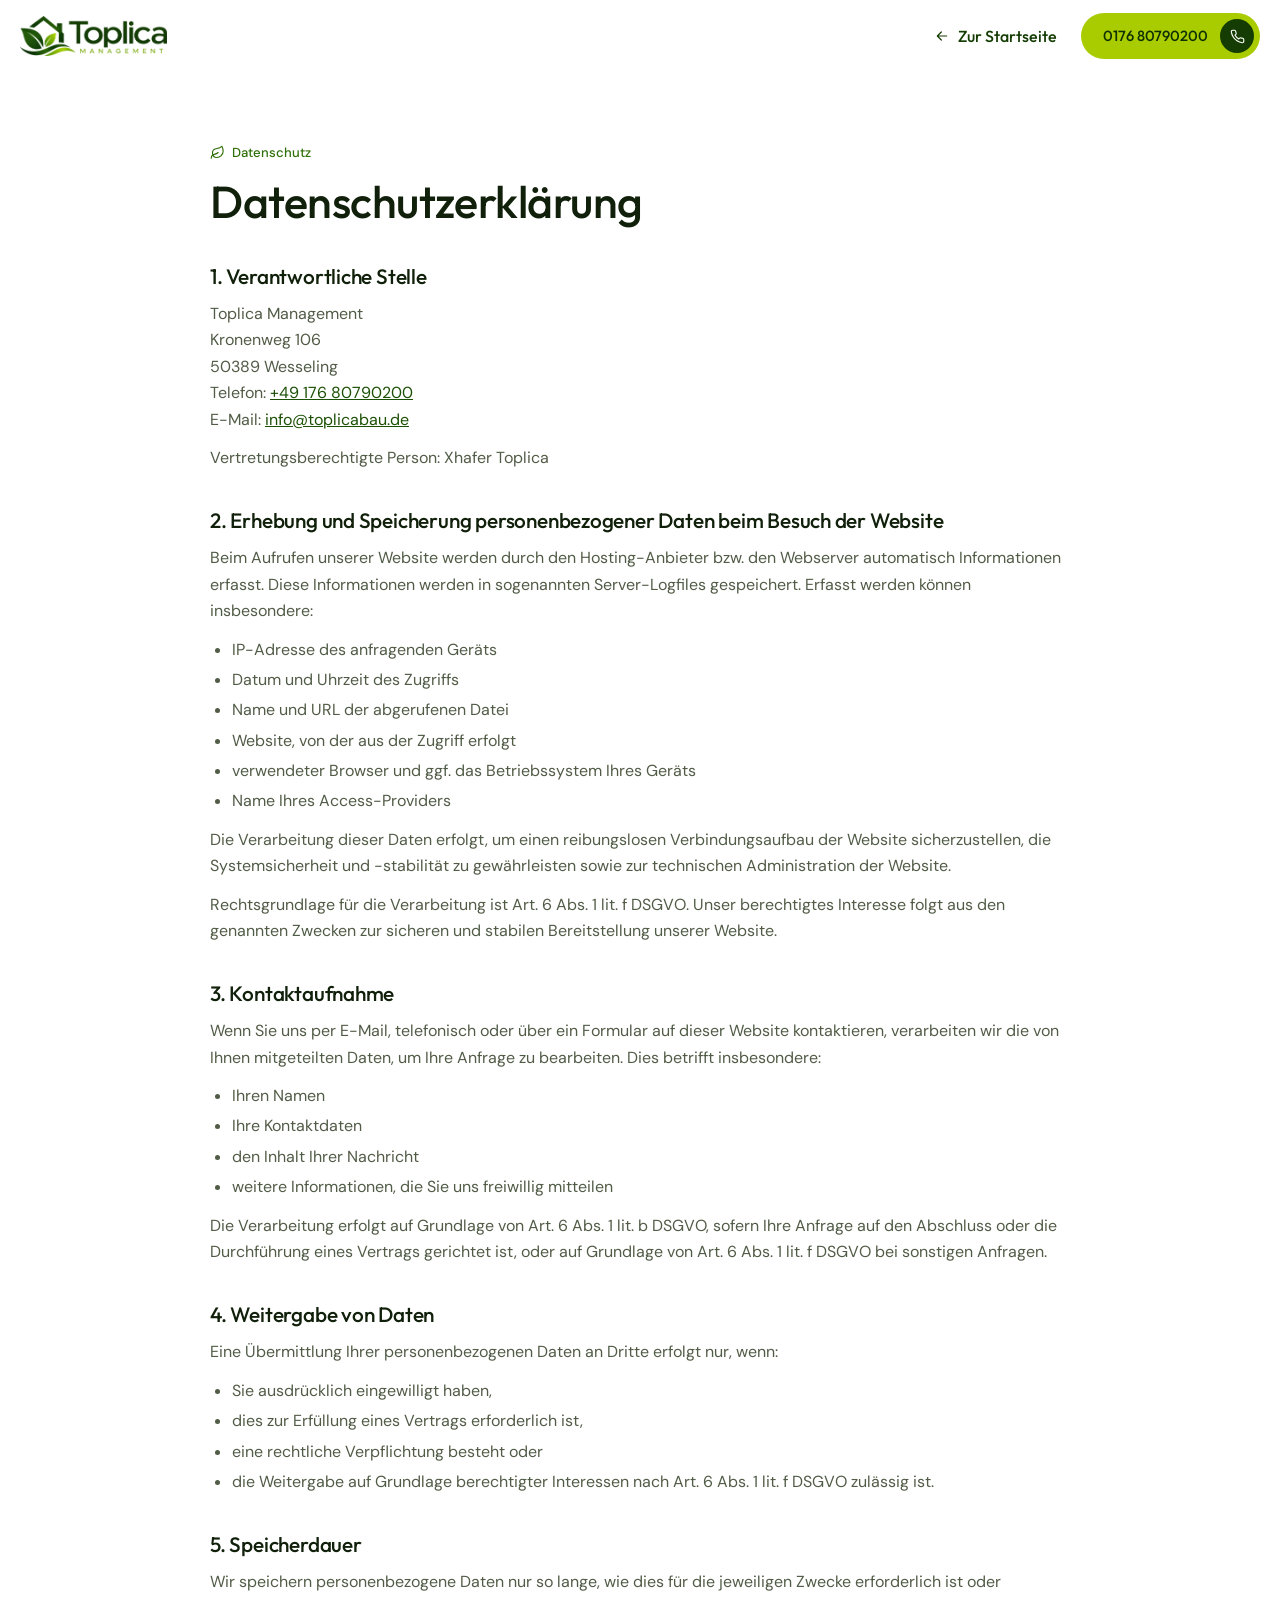
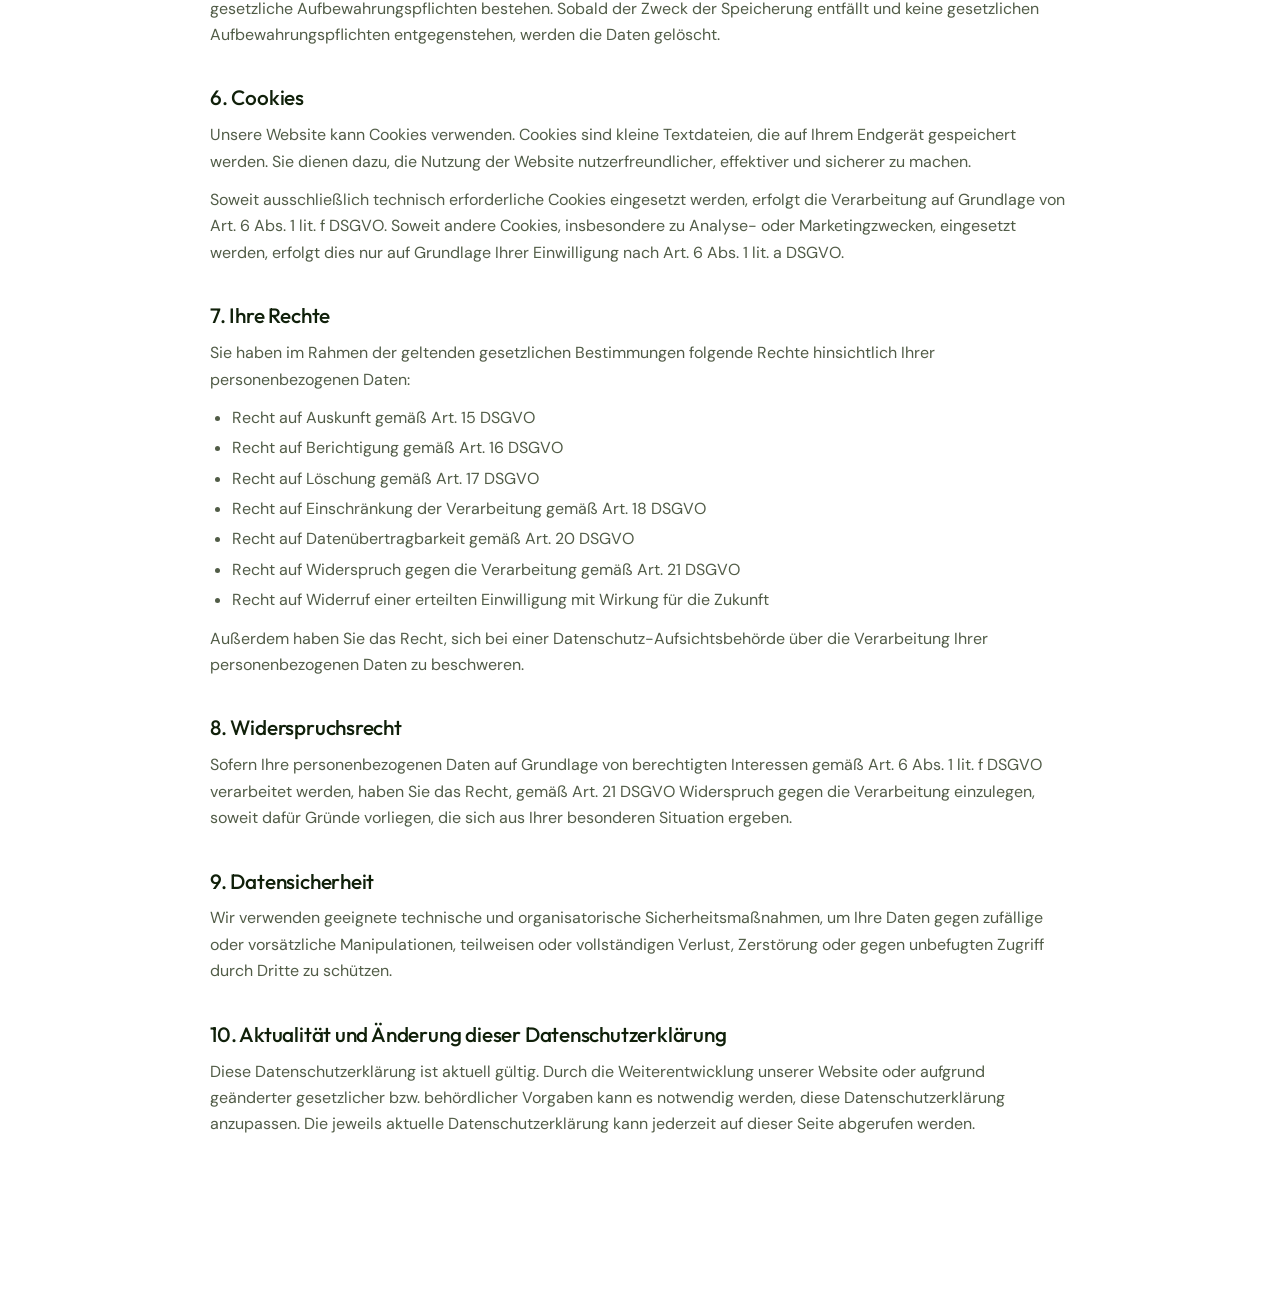
==== datenschutz.html @ 2efc55e8 "Toplica Management: Logo, echte Kontaktdaten, Rechtsseiten, Handy-Optimierung - Firmenname und Logo " ====
<!DOCTYPE html>
<html lang="de">
<head>
<meta charset="utf-8">
<meta name="viewport" content="width=device-width, initial-scale=1">
<title>Datenschutzerklärung | Toplica Management</title>
<meta name="robots" content="noindex">
<link rel="preconnect" href="https://fonts.googleapis.com">
<link rel="preconnect" href="https://fonts.gstatic.com" crossorigin>
<link href="https://fonts.googleapis.com/css2?family=DM+Sans:wght@400;500;600&family=Outfit:wght@400;500;600&display=swap" rel="stylesheet">
<link rel="stylesheet" href="assets/css/style.css?v=9">
<link rel="icon" type="image/png" href="assets/img/favicon.png">
<link rel="apple-touch-icon" href="assets/img/favicon.png">
</head>
<body class="legal-page">

<!-- Icon-Sprite -->
<svg xmlns="http://www.w3.org/2000/svg" style="display:none">
  <symbol id="leaf" viewBox="0 0 24 24"><path d="M11 20A7 7 0 0 1 9.8 6.1C15.5 5 17 4.5 19 2c1 2 2 4.2 2 8 0 5.5-4.8 10-10 10Z"/><path d="M2 21c0-3 1.9-5.4 5.1-6C9.5 14.5 12 13 13 12"/></symbol>
  <symbol id="arrow" viewBox="0 0 24 24"><path d="M5 12h14M13 6l6 6-6 6"/></symbol>
  <symbol id="chev" viewBox="0 0 24 24"><path d="m6 9 6 6 6-6"/></symbol>
  <symbol id="pin" viewBox="0 0 24 24"><path d="M20 10c0 6-8 12-8 12s-8-6-8-12a8 8 0 0 1 16 0Z"/><circle cx="12" cy="10" r="3"/></symbol>
  <symbol id="mail" viewBox="0 0 24 24"><rect x="2" y="4" width="20" height="16" rx="2"/><path d="m22 7-10 6L2 7"/></symbol>
  <symbol id="phone" viewBox="0 0 24 24"><path d="M22 16.9v3a2 2 0 0 1-2.2 2 19.8 19.8 0 0 1-8.6-3.1 19.5 19.5 0 0 1-6-6A19.8 19.8 0 0 1 2.1 4.2 2 2 0 0 1 4.1 2h3a2 2 0 0 1 2 1.7c.1 1 .4 1.9.7 2.8a2 2 0 0 1-.5 2.1L8.1 9.9a16 16 0 0 0 6 6l1.3-1.3a2 2 0 0 1 2.1-.4c.9.3 1.8.6 2.8.7a2 2 0 0 1 1.7 2Z"/></symbol>
  <symbol id="clock" viewBox="0 0 24 24"><circle cx="12" cy="12" r="10"/><path d="M12 6v6l4 2"/></symbol>
  <symbol id="check" viewBox="0 0 24 24"><circle cx="12" cy="12" r="10"/><path d="m8 12 3 3 5-6"/></symbol>
  <symbol id="star" viewBox="0 0 24 24"><path d="m12 2 3.1 6.3 6.9 1-5 4.9 1.2 6.8-6.2-3.2L5.8 21 7 14.200 2 9.300l6.900-1Z"/></symbol>
  <symbol id="tree" viewBox="0 0 24 24"><path d="M12 22v-7M9 22h6"/><path d="M12 2 6 9h3l-4 6h14l-4-6h3Z"/></symbol>
  <symbol id="scissors" viewBox="0 0 24 24"><circle cx="6" cy="6" r="3"/><circle cx="6" cy="18" r="3"/><path d="M20 4 8.100 15.900M14.500 14.500 20 20M8.100 8.100 12 12"/></symbol>
  <symbol id="grass" viewBox="0 0 24 24"><path d="M3 21h18M6 21c0-5-1-8-3-10 3 1 5 4 5 10M12 21c0-7-1-12 1-17 1 5 2 10 1 17M18 21c0-5 1-8 3-10-3 1-5 4-5 10"/></symbol>
  <symbol id="fence" viewBox="0 0 24 24"><path d="M4 21V7l2-3 2 3v14M10 21V7l2-3 2 3v14M16 21V7l2-3 2 3v14M2 10h20M2 17h20"/></symbol>
  <symbol id="wrench" viewBox="0 0 24 24"><path d="M14.700 6.300a4 4 0 0 0 5 5l-9.900 9.900a2.100 2.100 0 0 1-3-3l9.900-9.900a4 4 0 0 1 5-5l-3 3-1 3Z" transform="rotate(0)"/></symbol>
  <symbol id="snow" viewBox="0 0 24 24"><path d="M12 2v20M2 12h20M5 5l14 14M19 5 5 19M9 3l3 3 3-3M9 21l3-3 3 3M3 9l3 3-3 3M21 9l-3 3 3 3"/></symbol>
  <symbol id="truck" viewBox="0 0 24 24"><path d="M14 17V5H2v12h2M14 9h4l4 4v4h-2M10 17h4"/><circle cx="7" cy="17" r="2.500"/><circle cx="17.500" cy="17" r="2.500"/></symbol>
  <symbol id="bricks" viewBox="0 0 24 24"><rect x="3" y="4" width="18" height="16" rx="1.500"/><path d="M3 9.300h18M3 14.700h18M9 4v5.300M15 9.300v5.400M9 14.700V20"/></symbol>
  <symbol id="shield" viewBox="0 0 24 24"><path d="M12 22s8-4 8-10V5l-8-3-8 3v7c0 6 8 10 8 10Z"/><path d="m9 12 2 2 4-4"/></symbol>
  <symbol id="calendar" viewBox="0 0 24 24"><rect x="3" y="4" width="18" height="18" rx="2"/><path d="M16 2v4M8 2v4M3 10h18"/></symbol>
  <symbol id="user" viewBox="0 0 24 24"><circle cx="12" cy="8" r="4"/><path d="M4 21a8 8 0 0 1 16 0"/></symbol>
  <symbol id="users" viewBox="0 0 24 24"><circle cx="9" cy="8" r="3.500"/><path d="M2 21a7 7 0 0 1 14 0M16 4.500a3.500 3.500 0 0 1 0 7M18 14.500a7 7 0 0 1 4 6.500"/></symbol>
  <symbol id="award" viewBox="0 0 24 24"><circle cx="12" cy="9" r="6"/><path d="m8.500 14-1.500 8 5-3 5 3-1.500-8"/></symbol>
  <symbol id="home" viewBox="0 0 24 24"><path d="m3 10 9-7 9 7v10a1 1 0 0 1-1 1H4a1 1 0 0 1-1-1Z"/><path d="M9 21v-8h6v8"/></symbol>
  <symbol id="euro" viewBox="0 0 24 24"><path d="M18 6.500A7 7 0 1 0 18 17.500M4 10h10M4 14h9"/></symbol>
  <symbol id="menu" viewBox="0 0 24 24"><path d="M4 7h16M4 12h16M4 17h16"/></symbol>
  <symbol id="chat" viewBox="0 0 24 24"><path d="M21 11.500a8.400 8.400 0 0 1-12.300 7.400L3 21l2.100-5.700A8.400 8.400 0 1 1 21 11.500Z"/></symbol>
  <symbol id="fb" viewBox="0 0 24 24"><path d="M18 2h-3a5 5 0 0 0-5 5v3H7v4h3v8h4v-8h3l1-4h-4V7a1 1 0 0 1 1-1h3Z"/></symbol>
  <symbol id="ig" viewBox="0 0 24 24"><rect x="2" y="2" width="20" height="20" rx="5"/><circle cx="12" cy="12" r="4"/><path d="M17.500 6.500h.01"/></symbol>
  <symbol id="logo" viewBox="0 0 40 40"><rect width="40" height="40" rx="11" fill="#2c5410"/><path d="M11 27c0-10 7-15 18-15 0 11-5 18-15 18-1 0-2-.3-3-.8" fill="#c9dc2c"/><path d="M10 31c3-7 8-11 14-14" fill="none" stroke="#2c5410" stroke-width="2" stroke-linecap="round"/></symbol>
</svg>


<header class="nav">
  <div class="container">
    <a href="index.html" class="logo"><img src="assets/img/logo.webp" alt="Toplica Management" width="661" height="180"></a>
    <div class="legal-nav">
      <a href="index.html" class="back"><svg class="i" style="rotate:180deg"><use href="#arrow"/></svg> Zur Startseite</a>
      <a href="tel:+4917680790200" class="btn btn-lime">0176 80790200 <span class="ico"><svg class="i"><use href="#phone"/></svg></span></a>
    </div>
  </div>
</header>

<main class="legal">
  <div class="container">
    <span class="eyebrow"><svg class="i"><use href="#leaf"/></svg> Datenschutz</span>
    <h1>Datenschutzerklärung</h1>
    <h2>1. Verantwortliche Stelle</h2>
    <address>
      Toplica Management<br>
      Kronenweg 106<br>
      50389 Wesseling<br>
      Telefon: <a href="tel:+4917680790200">+49 176 80790200</a><br>
      E-Mail: <a href="mailto:info@toplicabau.de">info@toplicabau.de</a>
    </address>
    <p>Vertretungsberechtigte Person: Xhafer Toplica</p>

    <h2>2. Erhebung und Speicherung personenbezogener Daten beim Besuch der Website</h2>
    <p>Beim Aufrufen unserer Website werden durch den Hosting-Anbieter bzw. den Webserver automatisch Informationen erfasst. Diese Informationen werden in sogenannten Server-Logfiles gespeichert. Erfasst werden können insbesondere:</p>
    <ul>
      <li>IP-Adresse des anfragenden Geräts</li>
      <li>Datum und Uhrzeit des Zugriffs</li>
      <li>Name und URL der abgerufenen Datei</li>
      <li>Website, von der aus der Zugriff erfolgt</li>
      <li>verwendeter Browser und ggf. das Betriebssystem Ihres Geräts</li>
      <li>Name Ihres Access-Providers</li>
    </ul>
    <p>Die Verarbeitung dieser Daten erfolgt, um einen reibungslosen Verbindungsaufbau der Website sicherzustellen, die Systemsicherheit und -stabilität zu gewährleisten sowie zur technischen Administration der Website.</p>
    <p>Rechtsgrundlage für die Verarbeitung ist Art. 6 Abs. 1 lit. f DSGVO. Unser berechtigtes Interesse folgt aus den genannten Zwecken zur sicheren und stabilen Bereitstellung unserer Website.</p>

    <h2>3. Kontaktaufnahme</h2>
    <p>Wenn Sie uns per E-Mail, telefonisch oder über ein Formular auf dieser Website kontaktieren, verarbeiten wir die von Ihnen mitgeteilten Daten, um Ihre Anfrage zu bearbeiten. Dies betrifft insbesondere:</p>
    <ul>
      <li>Ihren Namen</li>
      <li>Ihre Kontaktdaten</li>
      <li>den Inhalt Ihrer Nachricht</li>
      <li>weitere Informationen, die Sie uns freiwillig mitteilen</li>
    </ul>
    <p>Die Verarbeitung erfolgt auf Grundlage von Art. 6 Abs. 1 lit. b DSGVO, sofern Ihre Anfrage auf den Abschluss oder die Durchführung eines Vertrags gerichtet ist, oder auf Grundlage von Art. 6 Abs. 1 lit. f DSGVO bei sonstigen Anfragen.</p>

    <h2>4. Weitergabe von Daten</h2>
    <p>Eine Übermittlung Ihrer personenbezogenen Daten an Dritte erfolgt nur, wenn:</p>
    <ul>
      <li>Sie ausdrücklich eingewilligt haben,</li>
      <li>dies zur Erfüllung eines Vertrags erforderlich ist,</li>
      <li>eine rechtliche Verpflichtung besteht oder</li>
      <li>die Weitergabe auf Grundlage berechtigter Interessen nach Art. 6 Abs. 1 lit. f DSGVO zulässig ist.</li>
    </ul>

    <h2>5. Speicherdauer</h2>
    <p>Wir speichern personenbezogene Daten nur so lange, wie dies für die jeweiligen Zwecke erforderlich ist oder gesetzliche Aufbewahrungspflichten bestehen. Sobald der Zweck der Speicherung entfällt und keine gesetzlichen Aufbewahrungspflichten entgegenstehen, werden die Daten gelöscht.</p>

    <h2>6. Cookies</h2>
    <p>Unsere Website kann Cookies verwenden. Cookies sind kleine Textdateien, die auf Ihrem Endgerät gespeichert werden. Sie dienen dazu, die Nutzung der Website nutzerfreundlicher, effektiver und sicherer zu machen.</p>
    <p>Soweit ausschließlich technisch erforderliche Cookies eingesetzt werden, erfolgt die Verarbeitung auf Grundlage von Art. 6 Abs. 1 lit. f DSGVO. Soweit andere Cookies, insbesondere zu Analyse- oder Marketingzwecken, eingesetzt werden, erfolgt dies nur auf Grundlage Ihrer Einwilligung nach Art. 6 Abs. 1 lit. a DSGVO.</p>

    <h2>7. Ihre Rechte</h2>
    <p>Sie haben im Rahmen der geltenden gesetzlichen Bestimmungen folgende Rechte hinsichtlich Ihrer personenbezogenen Daten:</p>
    <ul>
      <li>Recht auf Auskunft gemäß Art. 15 DSGVO</li>
      <li>Recht auf Berichtigung gemäß Art. 16 DSGVO</li>
      <li>Recht auf Löschung gemäß Art. 17 DSGVO</li>
      <li>Recht auf Einschränkung der Verarbeitung gemäß Art. 18 DSGVO</li>
      <li>Recht auf Datenübertragbarkeit gemäß Art. 20 DSGVO</li>
      <li>Recht auf Widerspruch gegen die Verarbeitung gemäß Art. 21 DSGVO</li>
      <li>Recht auf Widerruf einer erteilten Einwilligung mit Wirkung für die Zukunft</li>
    </ul>
    <p>Außerdem haben Sie das Recht, sich bei einer Datenschutz-Aufsichtsbehörde über die Verarbeitung Ihrer personenbezogenen Daten zu beschweren.</p>

    <h2>8. Widerspruchsrecht</h2>
    <p>Sofern Ihre personenbezogenen Daten auf Grundlage von berechtigten Interessen gemäß Art. 6 Abs. 1 lit. f DSGVO verarbeitet werden, haben Sie das Recht, gemäß Art. 21 DSGVO Widerspruch gegen die Verarbeitung einzulegen, soweit dafür Gründe vorliegen, die sich aus Ihrer besonderen Situation ergeben.</p>

    <h2>9. Datensicherheit</h2>
    <p>Wir verwenden geeignete technische und organisatorische Sicherheitsmaßnahmen, um Ihre Daten gegen zufällige oder vorsätzliche Manipulationen, teilweisen oder vollständigen Verlust, Zerstörung oder gegen unbefugten Zugriff durch Dritte zu schützen.</p>

    <h2>10. Aktualität und Änderung dieser Datenschutzerklärung</h2>
    <p>Diese Datenschutzerklärung ist aktuell gültig. Durch die Weiterentwicklung unserer Website oder aufgrund geänderter gesetzlicher bzw. behördlicher Vorgaben kann es notwendig werden, diese Datenschutzerklärung anzupassen. Die jeweils aktuelle Datenschutzerklärung kann jederzeit auf dieser Seite abgerufen werden.</p>

  </div>
</main>


</body>
</html>
---- assets/css/style.css ----
/* Toplica Management – Garten- & Hausmeisterservice */
:root {
  --green-900: #0f3002;
  --green-800: #143c03;
  --green-700: #1c5005;
  --green-600: #2f6f07;
  --green-500: #5f9a00;
  --lime: #a8cc00;
  --lime-dark: #93b800;
  --sage-50: #f5f8ee;
  --sage-100: #eef4e1;
  --sage-200: #dde8c9;
  --ink: #10200a;
  --text: #515c47;
  --line: #e1e8d5;
  --white: #fff;
  --radius: 14px;
  --radius-lg: 20px;
  --shadow: 0 18px 50px -22px rgba(15, 48, 2, .35);
  --shadow-sm: 0 8px 24px -14px rgba(15, 48, 2, .3);
  --container: 1700px;
  --font-head: "Outfit", "Segoe UI", sans-serif;
  --font-body: "DM Sans", "Segoe UI", sans-serif;
}

*, *::before, *::after { box-sizing: border-box; }
html { scroll-behavior: smooth; scroll-padding-top: 90px; }
body {
  margin: 0;
  font-family: var(--font-body);
  font-size: 16px;
  line-height: 1.65;
  color: var(--text);
  background: var(--white);
  -webkit-font-smoothing: antialiased;
  overflow-x: hidden;
}
img { max-width: 100%; display: block; }
a { color: inherit; text-decoration: none; }
ul { list-style: none; margin: 0; padding: 0; }
h1, h2, h3, h4 { font-family: var(--font-head); color: var(--ink); margin: 0; line-height: 1.15; font-weight: 500; letter-spacing: -.01em; }
h2 { font-size: clamp(1.8rem, 3.2vw, 2.6rem); }
p { margin: 0; }
button, input, select, textarea { font: inherit; color: inherit; }
svg.i { width: 1em; height: 1em; fill: none; stroke: currentColor; stroke-width: 1.8; stroke-linecap: round; stroke-linejoin: round; flex: none; }

.container { width: min(var(--container), 100% - 40px); margin-inline: auto; }
.section { padding: 100px 0; }
.bg-sage { background: var(--sage-100); }

.eyebrow { display: inline-flex; align-items: center; gap: 7px; font-size: .82rem; font-weight: 500; color: var(--green-600); margin-bottom: 12px; }
.eyebrow svg { font-size: 15px; }
.lead { max-width: 560px; }
.section-head { text-align: center; max-width: 620px; margin: 0 auto 52px; }
.section-head p { margin-top: 16px; }
.split-head { display: flex; justify-content: space-between; align-items: flex-end; gap: 40px; margin-bottom: 48px; }
.split-head h2 { max-width: 480px; }
.split-head .side { display: flex; align-items: center; gap: 28px; max-width: 520px; }
.split-head .side p { font-size: .93rem; }

/* Buttons */
.btn {
  display: inline-flex; align-items: center; gap: 12px;
  padding: 6px 6px 6px 22px; border-radius: 999px; border: 0; cursor: pointer;
  font-family: var(--font-head); font-weight: 500; font-size: .92rem; white-space: nowrap;
  background: var(--green-800); color: #fff;
  transition: background .25s, transform .25s, box-shadow .25s;
}
.btn .ico { width: 34px; height: 34px; border-radius: 50%; display: grid; place-items: center; background: var(--lime); color: var(--green-900); font-size: 15px; transition: transform .3s; }
.btn:hover { background: var(--green-900); transform: translateY(-2px); box-shadow: var(--shadow-sm); }
.btn:hover .ico { transform: rotate(-35deg); }
.btn-lime { background: var(--lime); color: var(--green-900); }
.btn-lime .ico { background: var(--green-800); color: #fff; }
.btn-lime:hover { background: var(--lime-dark); }
.btn-sm { font-size: .84rem; padding-left: 18px; }
.btn-sm .ico { width: 28px; height: 28px; font-size: 13px; }

/* Topbar + Nav */
.topbar { background: var(--sage-100); font-size: .8rem; color: var(--green-800); }
.topbar .container { display: flex; justify-content: space-between; align-items: center; height: 40px; }
.topbar ul { display: flex; gap: 26px; align-items: center; }
.topbar li, .topbar a { display: inline-flex; align-items: center; gap: 7px; }
.topbar a:hover { color: var(--green-600); }
.topbar .social { gap: 14px; }
.topbar .social svg { font-size: 14px; }

.nav { position: sticky; top: 0; z-index: 50; background: rgba(255,255,255,.94); backdrop-filter: blur(10px); transition: box-shadow .3s; }
.nav.scrolled { box-shadow: 0 6px 30px -18px rgba(15,48,2,.5); }
.nav .container { display: flex; align-items: center; justify-content: space-between; height: 74px; }
.logo { display: inline-flex; align-items: center; gap: 9px; font-family: var(--font-head); font-size: 1.32rem; font-weight: 600; color: var(--green-900); letter-spacing: -.02em; }
.logo svg { width: 34px; height: 34px; }
.logo b { font-weight: inherit; }
.logo span { color: var(--green-500); font-weight: 400; }
.nav-links { display: flex; gap: 34px; font-size: .92rem; font-weight: 500; color: var(--ink); }
.nav-links a { position: relative; padding: 6px 0; }
.nav-links a::after { content: ""; position: absolute; left: 0; bottom: 0; width: 100%; height: 2px; background: var(--green-500); transform: scaleX(0); transform-origin: left; transition: transform .3s; }
.nav-links a:hover::after { transform: scaleX(1); }
.burger { display: none; width: 44px; height: 44px; border: 0; border-radius: 50%; background: var(--sage-100); color: var(--green-900); font-size: 20px; cursor: pointer; place-items: center; }

/* Hero */
.hero { position: relative; color: #fff; text-align: center; padding: 130px 0 250px; isolation: isolate; }
.hero-bg { position: absolute; inset: 0; z-index: -2; object-fit: cover; width: 100%; height: 100%; }
.hero::before { content: ""; position: absolute; inset: 0; z-index: -1; background: linear-gradient(180deg, rgba(10,36,2,.5) 0%, rgba(10,36,2,.28) 45%, rgba(10,36,2,.5) 100%); }
.hero-curve { position: absolute; left: 0; bottom: -1px; width: 100%; height: 90px; z-index: -1; display: block; }
.hero h1 { color: #fff; font-size: clamp(2.3rem, 5.2vw, 4rem); max-width: 760px; margin: 0 auto; text-shadow: 0 2px 30px rgba(0,0,0,.25); }
.hero p { max-width: 520px; margin: 22px auto 34px; color: rgba(255,255,255,.92); font-size: 1.02rem; }
.hero-actions { display: flex; gap: 22px; justify-content: center; align-items: center; flex-wrap: wrap; }
.hero-phone { display: inline-flex; align-items: center; gap: 10px; font-family: var(--font-head); font-weight: 500; }
.hero-phone svg { font-size: 18px; color: var(--lime); }

.features { position: relative; margin-top: -150px; z-index: 2; }
.features-card { display: grid; grid-template-columns: repeat(3, 1fr) 1.05fr; background: #fff; border-radius: var(--radius); box-shadow: var(--shadow); }
.feature { padding: 30px 28px; border-right: 1px solid var(--line); }
.feature:nth-child(3) { border-right: 0; }
.feature-top { display: flex; align-items: center; gap: 12px; margin-bottom: 12px; }
.feature-top svg { font-size: 28px; color: var(--green-600); }
.feature h3 { font-size: 1.02rem; font-weight: 600; line-height: 1.25; }
.feature p { font-size: .88rem; }
.feature-highlight { background: var(--green-500); color: #fff; border-radius: var(--radius); padding: 14px 14px 26px; margin: -70px 0 0; box-shadow: var(--shadow); display: block; transition: transform .3s; }
.feature-highlight:hover { transform: translateY(-5px); }
.feature-highlight .thumb { position: relative; border-radius: 10px; overflow: hidden; margin-bottom: 18px; }
.feature-highlight img { aspect-ratio: 16/10; object-fit: cover; width: 100%; }
.feature-highlight .thumb span { position: absolute; inset: 0; margin: auto; width: 46px; height: 46px; border-radius: 50%; background: #fff; color: var(--green-700); display: grid; place-items: center; font-size: 18px; box-shadow: 0 0 0 8px rgba(255,255,255,.3); }
.feature-highlight h3 { color: #fff; font-size: 1.02rem; font-weight: 600; padding: 0 12px; display: flex; gap: 10px; align-items: center; }
.feature-highlight h3 svg { font-size: 26px; color: var(--lime); }
.feature-highlight p { font-size: .88rem; padding: 10px 12px 0; color: rgba(255,255,255,.9); }

/* Kunden */
.clients { display: grid; grid-template-columns: 1.15fr 1fr; gap: 70px; align-items: center; }
.clients h2 + p { margin: 16px 0 34px; }
.logo-grid { display: grid; grid-template-columns: repeat(3, 1fr); gap: 16px; }
.logo-tile { height: 74px; border: 1px solid var(--line); border-radius: 10px; display: flex; align-items: center; justify-content: center; gap: 8px; font-family: var(--font-head); font-weight: 600; font-size: .9rem; color: #3d4a2f; background: #fff; padding: 0 8px; white-space: nowrap; transition: border-color .3s, transform .3s; }
.logo-tile:hover { border-color: var(--green-500); transform: translateY(-3px); }
.logo-tile svg { font-size: 22px; color: var(--green-600); }
.logo-tile small { font-weight: 400; color: #8a937c; font-size: .9rem; }
.logo-tile.more { flex-direction: column; gap: 0; background: var(--green-500); border-color: var(--green-500); color: #fff; line-height: 1.2; }
.logo-tile.more b { font-size: 1.25rem; font-weight: 600; }
.logo-tile.more span { font-size: .76rem; font-weight: 400; font-family: var(--font-body); }
.owner { position: relative; border-radius: var(--radius-lg); overflow: hidden; background: var(--green-500); margin: 0; }
.owner img { width: 100%; aspect-ratio: 1/1.02; object-fit: cover; object-position: center 20%; }
.owner figcaption { position: absolute; left: 0; right: 0; bottom: 0; padding: 70px 30px 28px; color: #fff; background: linear-gradient(180deg, transparent, rgba(28,80,5,.95) 55%); }
.owner .qmark { position: absolute; top: 22px; left: 26px; font-family: var(--font-head); font-size: 3.4rem; line-height: 1; color: var(--lime); }
.owner blockquote { margin: 0 0 14px; font-family: var(--font-head); font-size: 1.12rem; line-height: 1.45; }
.owner cite { font-style: normal; font-size: .85rem; display: flex; align-items: center; gap: 10px; opacity: .92; }
.owner cite::before { content: ""; width: 34px; height: 1px; background: #fff; }

/* Über uns */
.about { display: grid; grid-template-columns: 1fr 1fr; gap: 28px; align-items: stretch; }
.stats-card { position: relative; border-radius: var(--radius-lg); overflow: hidden; display: grid; place-items: center; padding: 56px 40px; min-height: 480px; }
.stats-card > img { position: absolute; inset: 0; width: 100%; height: 100%; object-fit: cover; }
.stats-grid { position: relative; display: grid; grid-template-columns: 1fr 1fr; width: min(340px, 100%); border-radius: var(--radius); overflow: hidden; box-shadow: var(--shadow); }
.stat { background: #fff; aspect-ratio: 1; display: flex; flex-direction: column; align-items: center; justify-content: center; text-align: center; padding: 14px; }
.stat:nth-child(2), .stat:nth-child(3) { background: var(--lime); }
.stat svg { font-size: 30px; color: var(--green-700); margin-bottom: 8px; }
.stat b { font-family: var(--font-head); font-size: 2.3rem; font-weight: 500; color: var(--ink); line-height: 1.1; }
.stat span { font-size: .8rem; color: var(--ink); opacity: .75; }
.about-card { background: var(--sage-100); border-radius: var(--radius-lg); padding: 56px 52px; display: flex; flex-direction: column; justify-content: center; align-items: flex-start; }
.about-card h2 { margin-bottom: 18px; }
.about-card p + p { margin-top: 12px; }
.about-imgs { display: grid; grid-template-columns: 1.6fr 1fr; gap: 16px; margin: 28px 0 30px; width: 100%; }
.about-imgs img { border-radius: 10px; height: 150px; width: 100%; object-fit: cover; }
.checks { display: grid; grid-template-columns: 1fr 1fr; gap: 8px 20px; margin-top: 20px; font-size: .92rem; color: var(--ink); font-weight: 500; }
.checks li { display: flex; align-items: center; gap: 9px; }
.checks svg { color: var(--green-600); font-size: 18px; }

/* Leistungen */
.services { display: grid; grid-template-columns: repeat(3, 1fr); gap: 26px; }
.service { background: #fff; border-radius: var(--radius); overflow: hidden; text-align: center; display: flex; flex-direction: column; transition: transform .35s, box-shadow .35s; }
.service:hover { transform: translateY(-6px); box-shadow: var(--shadow); }
.service header { background: var(--green-500); color: #fff; display: flex; align-items: center; justify-content: center; gap: 10px; padding: 15px 14px; }
.service header svg { font-size: 22px; color: var(--lime); }
.service h3 { color: #fff; font-size: 1.02rem; font-weight: 500; }
.service .pic { overflow: hidden; }
.service img { width: 100%; aspect-ratio: 16/10.5; object-fit: cover; transition: transform .6s; }
.service:hover img { transform: scale(1.06); }
.service .body { padding: 22px 26px 28px; display: flex; flex-direction: column; align-items: center; gap: 18px; flex: 1; }
.service p { font-size: .9rem; flex: 1; }

/* Ablauf / Accordion */
.process { display: grid; grid-template-columns: .62fr 1fr 1.15fr; gap: 28px; align-items: stretch; }
.process-intro { display: flex; flex-direction: column; justify-content: space-between; font-size: .93rem; }
.process-intro .big { font-family: var(--font-head); font-size: 3.4rem; color: var(--green-700); line-height: 1; }
.process-intro small { display: block; margin-top: 6px; font-size: .85rem; }
.process-img { border-radius: var(--radius-lg); overflow: hidden; min-height: 460px; }
.process-img img { width: 100%; height: 100%; object-fit: cover; }
.acc { display: flex; flex-direction: column; gap: 10px; }
.acc-item { background: var(--sage-100); border-radius: 10px; transition: background .3s; }
.acc-item button { all: unset; box-sizing: border-box; width: 100%; cursor: pointer; display: flex; justify-content: space-between; align-items: center; gap: 16px; padding: 17px 20px 17px 26px; font-family: var(--font-head); font-weight: 500; font-size: 1rem; color: var(--green-800); }
.acc-item button:focus-visible { outline: 2px solid var(--green-500); border-radius: 10px; }
.acc-item .ico { width: 28px; height: 28px; border-radius: 50%; background: #fff; display: grid; place-items: center; color: var(--green-700); font-size: 13px; transition: transform .3s; flex: none; }
.acc-panel { display: grid; grid-template-rows: 0fr; transition: grid-template-rows .35s ease; }
.acc-panel > div { overflow: hidden; }
.acc-panel p { padding: 0 60px 22px 26px; font-size: .9rem; }
.acc-item.open { background: var(--green-700); }
.acc-item.open button { color: #fff; }
.acc-item.open p { color: rgba(255,255,255,.88); }
.acc-item.open .acc-panel { grid-template-rows: 1fr; }
.acc-item.open .ico { transform: rotate(-90deg); }

/* Projekte */
.gallery { display: grid; grid-template-columns: repeat(4, 1fr); grid-auto-rows: 230px; gap: 18px; }
.gallery figure { margin: 0; position: relative; border-radius: var(--radius); overflow: hidden; }
.gallery figure:nth-child(1) { grid-column: span 2; grid-row: span 2; }
.gallery img { width: 100%; height: 100%; object-fit: cover; transition: transform .7s; }
.gallery figure:hover img { transform: scale(1.06); }
.gallery figcaption { position: absolute; left: 12px; bottom: 12px; background: #fff; color: var(--ink); font-size: .8rem; font-weight: 500; padding: 6px 14px; border-radius: 999px; display: flex; align-items: center; gap: 7px; }
.gallery figcaption svg { color: var(--green-600); font-size: 14px; }

/* Standort */
.location { position: relative; padding: 0 0 100px; }
.location-banner { position: relative; height: 330px; color: #fff; text-align: center; padding-top: 56px; isolation: isolate; }
.location-banner img { position: absolute; inset: 0; width: 100%; height: 100%; object-fit: cover; z-index: -2; }
.location-banner::after { content: ""; position: absolute; inset: 0; background: linear-gradient(180deg, rgba(15,48,2,.55), rgba(15,48,2,.15)); z-index: -1; }
.location-banner .eyebrow { color: var(--lime); }
.location-banner h2 { color: #fff; }
.location-grid { display: grid; grid-template-columns: .9fr 1.6fr; gap: 24px; margin-top: -130px; position: relative; }
.office { background: #fff; border-radius: var(--radius); box-shadow: var(--shadow); padding: 34px 32px; display: flex; flex-direction: column; }
.office h3 { font-size: 1.3rem; margin-bottom: 22px; }
.office li { display: flex; gap: 14px; align-items: flex-start; margin-bottom: 16px; font-size: .92rem; color: var(--ink); }
.office li > span { width: 36px; height: 36px; border-radius: 50%; background: var(--green-500); color: #fff; display: grid; place-items: center; font-size: 15px; flex: none; }
.office li small { display: block; color: var(--text); font-size: .78rem; }
.office .btn { align-self: flex-start; margin-top: auto; }
.map { border-radius: var(--radius); overflow: hidden; box-shadow: var(--shadow); min-height: 380px; background: var(--sage-100); border: 8px solid #fff; }
.map iframe { width: 100%; height: 100%; min-height: 364px; border: 0; display: block; filter: saturate(.85); }
.location-foot { display: flex; align-items: center; gap: 22px; margin-top: 34px; }
.location-foot b { font-family: var(--font-head); font-size: 2.6rem; font-weight: 500; color: var(--green-700); line-height: 1; }
.location-foot strong { display: block; font-family: var(--font-head); color: var(--ink); font-weight: 500; font-size: 1.05rem; }
.areas { display: flex; flex-wrap: wrap; gap: 8px; margin-left: auto; max-width: 560px; justify-content: flex-end; }
.areas span { font-size: .8rem; padding: 6px 14px; border-radius: 999px; background: var(--sage-100); color: var(--green-800); font-weight: 500; }

/* Bewertungen */
.rating-stats { display: grid; grid-template-columns: 1fr 1fr; gap: 16px 34px; }
.rating-stats div { display: flex; align-items: center; gap: 12px; }
.rating-stats span { width: 38px; height: 38px; border-radius: 50%; background: var(--green-500); color: #fff; display: grid; place-items: center; font-size: 17px; flex: none; }
.rating-stats b { font-family: var(--font-head); color: var(--ink); font-weight: 600; display: block; line-height: 1.2; }
.rating-stats small { font-size: .78rem; }
.reviews { display: grid; grid-template-columns: repeat(3, 1fr); gap: 22px; }
.review { border: 1px solid var(--line); border-radius: var(--radius); padding: 28px 26px; display: flex; flex-direction: column; background: #fff; transition: transform .3s, box-shadow .3s; }
.review:hover { transform: translateY(-4px); box-shadow: var(--shadow-sm); }
.review:nth-child(n+4) { background: var(--sage-100); border-color: var(--sage-100); }
.stars { display: flex; gap: 3px; color: #f2a51c; font-size: 14px; margin-bottom: 14px; }
.stars svg { fill: currentColor; stroke: none; }
.review p { font-size: .9rem; flex: 1; }
.review footer { display: flex; align-items: center; gap: 12px; margin-top: 22px; }
.review footer img { width: 42px; height: 42px; border-radius: 50%; object-fit: cover; }
.review footer b { display: block; font-family: var(--font-head); color: var(--ink); font-weight: 600; font-size: .93rem; line-height: 1.3; }
.review footer small { font-size: .76rem; }

/* CTA */
.cta { position: relative; background: var(--green-500); color: #fff; padding: 90px 0; margin: 40px 0; }
.cta::before, .cta::after { content: ""; position: absolute; left: 0; width: 100%; height: 46px; background: var(--green-500); }
.cta::before { top: -45px; clip-path: ellipse(60% 100% at 50% 100%); }
.cta::after { bottom: -45px; clip-path: ellipse(60% 100% at 50% 0%); }
.cta .container { display: grid; grid-template-columns: 1fr 1.5fr 1fr; gap: 50px; align-items: center; position: relative; z-index: 1; }
.cta-imgs { position: relative; height: 250px; }
.cta-imgs img { position: absolute; width: 62%; aspect-ratio: 1; object-fit: cover; border-radius: 12px; border: 5px solid rgba(255,255,255,.9); box-shadow: 0 16px 40px -18px rgba(0,0,0,.5); }
.cta-imgs img:first-child { top: 0; left: 0; }
.cta-imgs img:last-child { bottom: 0; right: 0; }
.cta-imgs.right img:first-child { left: auto; right: 0; }
.cta-imgs.right img:last-child { right: auto; left: 0; }
.cta-text { text-align: center; }
.cta-text h2 { color: #fff; }
.cta-text p { margin: 16px auto 28px; color: rgba(255,255,255,.9); max-width: 430px; font-size: .95rem; }

/* FAQ + Kontakt */
.contact { display: grid; grid-template-columns: 1fr 1.1fr; gap: 60px; align-items: start; }
.contact-cards { display: grid; grid-template-columns: 1fr 1fr; gap: 14px; margin: 30px 0 38px; }
.contact-card { display: flex; gap: 14px; align-items: center; padding: 18px; border: 1px solid var(--line); border-radius: var(--radius); background: #fff; transition: border-color .3s, transform .3s; }
a.contact-card:hover { border-color: var(--green-500); transform: translateY(-3px); }
.contact-card > span { width: 44px; height: 44px; border-radius: 50%; background: var(--lime); color: var(--green-900); display: grid; place-items: center; font-size: 19px; flex: none; }
.contact-card small { display: block; font-size: .76rem; }
.contact-card b { font-family: var(--font-head); color: var(--ink); font-weight: 500; font-size: .96rem; }
.faq h3 { font-size: 1.25rem; margin-bottom: 16px; }
.faq .acc-item { background: #fff; border: 1px solid var(--line); }
.faq .acc-item .ico { background: var(--sage-100); }
.faq .acc-item.open { background: var(--green-700); border-color: var(--green-700); }
.form { background: var(--sage-100); border-radius: var(--radius-lg); padding: 44px 42px; }
.form h3 { font-size: 1.5rem; margin-bottom: 8px; }
.form > p { font-size: .9rem; margin-bottom: 26px; }
.form-grid { display: grid; grid-template-columns: 1fr 1fr; gap: 16px; }
.field { display: flex; flex-direction: column; gap: 6px; }
.field.full { grid-column: 1 / -1; }
.field label { font-size: .82rem; font-weight: 500; color: var(--ink); }
.field input, .field select, .field textarea { width: 100%; border: 1px solid transparent; background: #fff; border-radius: 10px; padding: 13px 16px; font-size: .92rem; outline: 0; transition: border-color .2s, box-shadow .2s; }
.field textarea { resize: vertical; min-height: 120px; }
.field input:focus, .field select:focus, .field textarea:focus { border-color: var(--green-500); box-shadow: 0 0 0 4px rgba(95,154,0,.15); }
.consent { grid-column: 1 / -1; display: flex; gap: 10px; align-items: flex-start; font-size: .8rem; }
.consent input { margin-top: 4px; accent-color: var(--green-600); }
.consent a { color: var(--green-700); text-decoration: underline; }
.form-foot { grid-column: 1 / -1; display: flex; align-items: center; gap: 18px; flex-wrap: wrap; }
.form-foot small { font-size: .78rem; }
.form-ok { display: none; margin-top: 16px; background: #fff; border-left: 4px solid var(--green-500); border-radius: 10px; padding: 14px 18px; color: var(--green-800); font-weight: 500; font-size: .9rem; }
.form.sent .form-ok { display: block; }

/* Ratgeber */
.posts { display: grid; grid-template-columns: repeat(3, 1fr); gap: 26px; }
.post { background: #fff; border: 1px solid var(--line); border-radius: var(--radius); overflow: hidden; display: flex; flex-direction: column; transition: transform .35s, box-shadow .35s; }
.post:hover { transform: translateY(-6px); box-shadow: var(--shadow); }
.post .pic { position: relative; overflow: hidden; }
.post img { width: 100%; aspect-ratio: 16/10; object-fit: cover; transition: transform .6s; }
.post:hover img { transform: scale(1.06); }
.post .meta { position: absolute; left: 0; bottom: 0; display: flex; font-size: .72rem; font-weight: 500; }
.post .meta span { display: inline-flex; align-items: center; gap: 6px; padding: 6px 12px; background: var(--lime); color: var(--green-900); }
.post .meta span + span { background: var(--green-700); color: #fff; border-top-right-radius: 8px; }
.post .body { padding: 20px 22px 22px; display: flex; flex-direction: column; gap: 14px; flex: 1; }
.post h3 { font-size: 1.04rem; font-weight: 500; line-height: 1.35; flex: 1; }
.more { display: inline-flex; align-items: center; gap: 7px; font-size: .84rem; font-weight: 600; color: var(--green-700); border-bottom: 1px solid currentColor; align-self: flex-start; padding-bottom: 1px; }
.more svg { transition: transform .3s; }
.more:hover svg { transform: translateX(4px); }

/* Footer */
.callback-wrap { position: relative; z-index: 2; margin: -115px 0 -90px; }
.callback { background: var(--lime); border-radius: var(--radius-lg); max-width: 640px; margin: 0 auto; padding: 38px 44px; text-align: center; box-shadow: var(--shadow); }
.callback h2 { font-size: 1.7rem; color: var(--green-900); }
.callback p { font-size: .9rem; color: var(--green-900); opacity: .8; margin: 8px 0 22px; }
.callback form { display: flex; gap: 10px; }
.callback input { flex: 1; min-width: 0; border: 0; border-radius: 999px; padding: 0 22px; font-size: .92rem; outline: 0; background: #fff; }
.callback .ok { display: none; margin-top: 14px; font-weight: 600; color: var(--green-900); font-size: .9rem; }
.callback.sent .ok { display: block; }
.footer { position: relative; background: var(--green-800); color: rgba(255,255,255,.78); padding: 160px 0 0; font-size: .9rem; isolation: isolate; }
.footer-grid { display: grid; grid-template-columns: 1.5fr .8fr 1.1fr 1.2fr; gap: 50px; padding-bottom: 50px; }
.footer .logo { color: #fff; margin-bottom: 16px; }
.footer .logo span { color: var(--lime); }
.footer h4 { color: #fff; font-size: 1.05rem; font-weight: 500; margin-bottom: 18px; }
.footer li { margin-bottom: 9px; }
.footer a:hover { color: var(--lime); }
.footer .addr li { display: flex; gap: 10px; align-items: flex-start; }
.footer .addr svg { color: var(--lime); font-size: 16px; margin-top: 5px; }
.footer-social { display: flex; gap: 10px; margin-top: 22px; }
.footer-social a { width: 36px; height: 36px; border-radius: 8px; background: rgba(255,255,255,.1); display: grid; place-items: center; font-size: 15px; color: #fff; transition: background .3s, color .3s; }
.footer-social a:hover { background: var(--lime); color: var(--green-900); }
.footer-bottom { border-top: 1px solid rgba(255,255,255,.14); padding: 22px 0 120px; display: flex; justify-content: space-between; gap: 20px; flex-wrap: wrap; font-size: .82rem; }
.footer-bottom ul { display: flex; gap: 26px; }
.footer-grass { position: absolute; left: 0; bottom: 0; width: 100%; height: 110px; object-fit: cover; object-position: center 75%; z-index: -1; -webkit-mask-image: linear-gradient(180deg, transparent, #000 70%); mask-image: linear-gradient(180deg, transparent, #000 70%); }

/* Reveal */
.reveal { opacity: 0; transform: translateY(28px); transition: opacity .8s cubic-bezier(.2,.7,.2,1), transform .8s cubic-bezier(.2,.7,.2,1); transition-delay: var(--d, 0s); }
.reveal.in { opacity: 1; }
@media (prefers-reduced-motion: reduce) { .reveal { opacity: 1; transform: none; transition: none; } html { scroll-behavior: auto; } }

/* Responsive */
@media (max-width: 1080px) {
  .nav-links { gap: 22px; }
  .features-card { grid-template-columns: repeat(3, 1fr); }
  .feature-highlight { grid-column: 1 / -1; margin: 0; display: grid; grid-template-columns: 220px 1fr; align-items: center; padding: 14px; border-radius: 0 0 var(--radius) var(--radius); box-shadow: none; }
  .feature-highlight .thumb { margin: 0; grid-row: span 2; }
  .process { grid-template-columns: 1fr 1.2fr; }
  .process-intro { grid-column: 1 / -1; flex-direction: row; gap: 30px; align-items: flex-end; }
  .footer-grid { grid-template-columns: 1fr 1fr; }
  .cta .container { grid-template-columns: 1fr; }
  .cta-imgs { display: none; }
}
@media (max-width: 900px) {
  .section { padding: 72px 0; }
  .topbar ul:first-child li:first-child { display: none; }
  .burger { display: grid; }
  .nav .btn { display: none; }
  .nav-links { position: absolute; top: 100%; left: 0; right: 0; background: #fff; flex-direction: column; gap: 0; padding: 10px 20px 20px; box-shadow: 0 20px 30px -20px rgba(0,0,0,.3); display: none; }
  .nav-links.open { display: flex; }
  .nav-links a { padding: 13px 0; border-bottom: 1px solid var(--line); }
  .clients, .about, .contact, .location-grid { grid-template-columns: 1fr; gap: 28px; }
  .services, .reviews, .posts { grid-template-columns: 1fr 1fr; }
  .split-head { flex-direction: column; align-items: flex-start; gap: 22px; }
  .gallery { grid-template-columns: 1fr 1fr; grid-auto-rows: 190px; }
  .gallery figure:nth-child(1) { grid-row: span 1; }
  .location-foot { flex-wrap: wrap; }
  .areas { margin-left: 0; justify-content: flex-start; }
}
@media (max-width: 640px) {
  .topbar .social { display: none; }
  .hero { padding: 90px 0 210px; }
  .features-card { grid-template-columns: 1fr; }
  .feature { border-right: 0; border-bottom: 1px solid var(--line); padding: 24px; }
  .feature-highlight { grid-template-columns: 1fr; }
  .feature-highlight .thumb { margin-bottom: 14px; }
  .services, .reviews, .posts, .process, .form-grid, .contact-cards, .footer-grid, .checks { grid-template-columns: 1fr; }
  .logo-grid { grid-template-columns: 1fr 1fr; }
  .about-card, .form { padding: 34px 24px; }
  .stats-card { padding: 36px 20px; min-height: 0; }
  .process-img { min-height: 300px; }
  .process-intro { flex-direction: column; align-items: flex-start; }
  .split-head .side { flex-direction: column; align-items: flex-start; gap: 16px; }
  .callback { padding: 30px 22px; }
  .callback form { flex-direction: column; }
  .callback input { height: 48px; }
  .callback .btn { justify-content: space-between; }
  .acc-panel p { padding-right: 26px; }
}

/* ===== Google-Ads-Optimierung: linksbündig, Formular im Hero, Abo, Mobile-Leiste ===== */
.section-head { text-align: left; margin: 0 0 52px; max-width: 700px; }
.features { padding-bottom: 90px; }
.nav-links { gap: 30px; }
.nav-cta { display: flex; align-items: center; gap: 22px; }
.nav-phone { display: flex; align-items: center; gap: 10px; font-family: var(--font-head); font-weight: 600; color: var(--green-900); line-height: 1.2; white-space: nowrap; }
.nav-phone > span { width: 38px; height: 38px; border-radius: 50%; background: var(--sage-100); display: grid; place-items: center; font-size: 16px; color: var(--green-700); }
.nav-phone small { display: block; font-family: var(--font-body); font-weight: 400; font-size: .72rem; color: var(--text); }
.nav-phone:hover { color: var(--green-600); }

.hero { text-align: left; padding: 84px 0 240px; }
.hero::before { background: linear-gradient(90deg, rgba(10,36,2,.82) 0%, rgba(10,36,2,.6) 45%, rgba(10,36,2,.3) 100%); }
.hero-grid { display: grid; grid-template-columns: 1.3fr .8fr; gap: 64px; align-items: center; }
.hero h1 { margin: 0; max-width: 640px; font-size: clamp(2.1rem, 4.3vw, 3.4rem); }
.hero p.sub { margin: 20px 0 22px; max-width: 560px; }
.hero-rating { display: inline-flex; align-items: center; gap: 10px; padding: 7px 16px; border-radius: 999px; background: rgba(255,255,255,.14); border: 1px solid rgba(255,255,255,.25); backdrop-filter: blur(6px); font-size: .86rem; margin-bottom: 20px; }
.hero-rating .stars { margin: 0; font-size: 13px; }
.hero-checks { display: grid; gap: 9px; margin-bottom: 32px; font-weight: 500; }
.hero-checks li { display: flex; align-items: center; gap: 10px; }
.hero-checks svg { color: var(--lime); font-size: 20px; }
.hero-actions { justify-content: flex-start; }
.hero-phone svg { transition: transform .3s; }
.hero-phone:hover svg { transform: translateX(4px); }
.hero-form { background: #fff; color: var(--text); border-radius: var(--radius-lg); padding: 32px 30px 26px; box-shadow: 0 30px 70px -30px rgba(0,0,0,.6); }
.hero-form h2 { font-size: 1.4rem; }
.hero .hero-form p { color: var(--text); margin: 6px 0 20px; max-width: none; font-size: .88rem; }
.hero-form form { display: grid; gap: 14px; }
.hero-form .field input, .hero-form .field select { background: var(--sage-50); border-color: var(--line); }
.btn-block { width: 100%; justify-content: space-between; padding: 8px 8px 8px 26px; font-size: 1rem; margin-top: 4px; }
.btn-block .ico { width: 40px; height: 40px; }
.hero-form-note { display: flex; align-items: center; gap: 7px; margin-top: 14px; font-size: .78rem; }
.hero-form-note svg { color: var(--green-600); font-size: 15px; }
[data-form-wrap].sent .form-ok { display: block; }
.hero-form .form-ok { background: var(--sage-100); }

.service { text-align: left; }
.service header { justify-content: flex-start; padding: 15px 24px; }
.service .body { align-items: flex-start; padding: 22px 24px 26px; }

.plans { display: grid; grid-template-columns: repeat(3, 1fr); gap: 26px; align-items: stretch; }
.plan { position: relative; background: #fff; border-radius: var(--radius); padding: 38px 32px 34px; display: flex; flex-direction: column; gap: 14px; transition: transform .35s, box-shadow .35s; }
.plan:hover { transform: translateY(-6px); box-shadow: var(--shadow); }
.plan h3 { font-size: 1.45rem; }
.plan .rhythm { font-family: var(--font-head); font-weight: 500; color: var(--green-600); font-size: 1.02rem; padding-bottom: 14px; border-bottom: 1px solid var(--line); }
.plan p { font-size: .92rem; }
.plan ul { display: grid; gap: 10px; margin: 4px 0 18px; font-size: .92rem; color: var(--ink); }
.plan li { display: flex; gap: 10px; align-items: flex-start; }
.plan li svg { color: var(--green-600); font-size: 18px; margin-top: 3px; }
.plan .btn { margin-top: auto; align-self: flex-start; }
.plan.featured { background: var(--green-800); color: rgba(255,255,255,.85); box-shadow: var(--shadow); }
.plan.featured h3, .plan.featured ul { color: #fff; }
.plan.featured .rhythm { color: var(--lime); border-color: rgba(255,255,255,.18); }
.plan.featured li svg { color: var(--lime); }
.plan .tag { position: absolute; top: -13px; left: 32px; background: var(--lime); color: var(--green-900); font-size: .76rem; font-weight: 600; padding: 4px 14px; border-radius: 999px; }
.plan-note { margin-top: 28px; font-size: .9rem; max-width: 700px; }

.location-banner { text-align: left; }
.cta .container { grid-template-columns: 1.5fr 1fr 1fr; }
.cta-text { text-align: left; }
.cta-text p { margin: 16px 0 28px; max-width: 480px; }
.cta-actions { display: flex; gap: 14px; flex-wrap: wrap; }
.btn-white { background: #fff; color: var(--green-900); }
.btn-white:hover { background: var(--sage-100); }
.callback { text-align: left; max-width: 760px; }
.mobile-bar { display: none; }

@media (max-width: 1180px) {
  .nav-phone div { display: none; }
  .nav-links { gap: 22px; }
}
@media (max-width: 1080px) {
  .cta .container { grid-template-columns: 1fr; }
  .hero-grid { grid-template-columns: 1.1fr .9fr; gap: 36px; }
}
@media (max-width: 900px) {
  .hero { padding: 56px 0 210px; }
  .hero-grid { grid-template-columns: 1fr; gap: 36px; }
  .nav-cta { display: none; }
  .plans { grid-template-columns: 1fr; }
  .topbar .hide-m { display: none; }
  .mobile-bar { position: fixed; left: 0; right: 0; bottom: 0; z-index: 60; display: grid; grid-template-columns: 1fr 1.25fr; gap: 10px; padding: 10px 14px calc(10px + env(safe-area-inset-bottom)); background: #fff; box-shadow: 0 -10px 30px -14px rgba(0,0,0,.35); }
  .mobile-bar a { display: flex; align-items: center; justify-content: center; gap: 8px; height: 48px; border-radius: 999px; font-family: var(--font-head); font-weight: 600; font-size: .95rem; }
  .mobile-bar .call { background: var(--lime); color: var(--green-900); }
  .mobile-bar .offer { background: var(--green-800); color: #fff; }
  body { padding-bottom: 68px; }
}
@media (max-width: 640px) {
  .hero { padding: 40px 0 200px; }
  .hero-actions .btn { width: 100%; justify-content: space-between; }
  .hero-form { padding: 26px 22px 22px; }
  .features { padding-bottom: 64px; }
  .cta-actions .btn { width: 100%; justify-content: space-between; }
}
@media (max-width: 640px) { .feature-highlight { display: none; } .feature:nth-child(3) { border-bottom: 0; } }
.hero-rating { white-space: nowrap; max-width: 100%; }
.hero-rating > span:last-child { padding-left: 10px; border-left: 1px solid rgba(255,255,255,.35); }
@media (max-width: 640px) { .hero-rating { font-size: .78rem; gap: 8px; padding: 6px 12px; } .hero-rating .stars { font-size: 11px; gap: 2px; } .hero-rating > span:last-child { padding-left: 8px; } }
.hero-actions { gap: 14px; }
.hero-actions .btn { padding: 9px 9px 9px 28px; font-size: 1.04rem; font-weight: 600; }
.hero-actions .btn .ico { width: 44px; height: 44px; font-size: 18px; }
.btn-ghost { background: rgba(255,255,255,.14); border: 1.5px solid rgba(255,255,255,.75); color: #fff; backdrop-filter: blur(6px); }
.btn-ghost .ico { background: #fff; color: var(--green-900); }
.btn-ghost:hover { background: #fff; color: var(--green-900); }
.btn-ghost:hover .ico { background: var(--lime); }
.clients > * { min-width: 0; }
.logo-grid { grid-template-columns: repeat(3, minmax(0, 1fr)); }
.logo-tile { min-width: 0; }
@media (max-width: 640px) {
  .logo-grid { grid-template-columns: repeat(2, minmax(0, 1fr)); gap: 12px; }
  .logo-tile { justify-content: flex-start; padding: 0 14px; gap: 10px; font-size: .86rem; line-height: 1.25; height: 68px; }
  .logo-tile small { display: block; font-size: .78rem; }
  .logo-tile.more { justify-content: center; }
}
.owner { background: var(--green-700); padding: 44px 40px 40px; align-self: center; }
.owner .qmark { position: static; display: block; font-size: 4.5rem; height: 46px; }
.owner figcaption { position: static; padding: 0; background: none; }
.owner blockquote { font-size: 1.35rem; margin-bottom: 22px; }
@media (max-width: 640px) { .owner { padding: 32px 26px 30px; } .owner blockquote { font-size: 1.15rem; } }
@media (max-width: 640px) {
  .about-card { min-width: 0; }
  .about-imgs { display: flex; gap: 12px; overflow-x: auto; scroll-snap-type: x mandatory; -webkit-overflow-scrolling: touch; margin-right: -24px; padding: 0 24px 12px 0; width: calc(100% + 24px); scrollbar-width: thin; scrollbar-color: var(--green-500) var(--sage-200); }
  .about-imgs img { flex: 0 0 78%; height: 180px; scroll-snap-align: start; }
  .about-imgs::-webkit-scrollbar { height: 5px; }
  .about-imgs::-webkit-scrollbar-track { background: var(--sage-200); border-radius: 9px; }
  .about-imgs::-webkit-scrollbar-thumb { background: var(--green-500); border-radius: 9px; }
}
.about > * { min-width: 0; }
@media (max-width: 900px) {
  .process-img { min-height: 0; height: 240px; }
}

/* ===== Animationen ===== */
.reveal {
  transform: none; translate: 0 28px;
  transition: opacity .8s cubic-bezier(.2,.7,.2,1), translate .8s cubic-bezier(.2,.7,.2,1), scale .7s cubic-bezier(.3,1.4,.5,1), transform .35s, box-shadow .35s, background-color .3s, border-color .3s;
  transition-delay: var(--d, 0s), var(--d, 0s), var(--d, 0s), 0s, 0s, 0s, 0s;
}
.reveal.in { translate: none; scale: none; }
.reveal.from-left { translate: -60px 0; }
.reveal.from-right { translate: 60px 0; }
.reveal.pop { translate: none; scale: .75; }
.reveal.from-left.in, .reveal.from-right.in { translate: none; }
.reveal.pop.in { scale: none; }

/* Überschriften: Wort für Wort */
.split .w { display: inline-block; overflow: hidden; vertical-align: top; padding: .12em 0 .14em; margin: -.12em 0 -.14em; }
.split .w > span { display: inline-block; translate: 0 115%; transition: translate .9s cubic-bezier(.2,.75,.2,1); transition-delay: calc(var(--i) * 55ms + var(--d, 0s)); }
.split.in .w > span { translate: none; }

/* Parallax-Flächen */
.hero { overflow: hidden; }
.hero-bg { inset: -12% 0 0 0; height: 112%; animation: kenburns 2.6s cubic-bezier(.2,.7,.2,1) both; will-change: translate; }
@keyframes kenburns { from { scale: 1.14; } to { scale: 1; } }
.location-banner { overflow: hidden; }
.location-banner img { inset: -22% 0; height: 144%; will-change: translate; }
.stats-card > img { inset: -12% 0; height: 124%; will-change: translate; }

/* Scroll-Fortschritt */
.progress { position: fixed; top: 0; left: 0; right: 0; height: 3px; z-index: 70; background: linear-gradient(90deg, var(--lime), var(--green-500)); transform-origin: left; scale: 0 1; pointer-events: none; }

/* Dauerhafte, dezente Bewegung */
@keyframes float { 50% { translate: 0 -12px; } }
.cta-imgs img { animation: float 6s ease-in-out infinite; }
.cta-imgs img:last-child { animation-delay: -3s; }
@keyframes ring { 0% { box-shadow: 0 0 0 0 rgba(20,60,3,.55); } 70%, 100% { box-shadow: 0 0 0 14px rgba(20,60,3,0); } }
.hero-actions .btn-lime .ico { animation: ring 2.2s ease-out infinite; }
@keyframes wiggle { 0%, 86%, 100% { rotate: 0deg; } 89% { rotate: -14deg; } 92% { rotate: 12deg; } 95% { rotate: -8deg; } 98% { rotate: 5deg; } }
.hero-actions .btn-lime .ico svg, .mobile-bar .call svg, .nav-phone > span svg { animation: wiggle 4s ease-in-out infinite; }
@keyframes starpop { from { opacity: 0; scale: 0; rotate: -60deg; } }
.hero-rating .stars svg { animation: starpop .5s cubic-bezier(.3,1.5,.5,1) backwards; }
.hero-rating .stars svg:nth-child(1) { animation-delay: .5s; }
.hero-rating .stars svg:nth-child(2) { animation-delay: .6s; }
.hero-rating .stars svg:nth-child(3) { animation-delay: .7s; }
.hero-rating .stars svg:nth-child(4) { animation-delay: .8s; }
.hero-rating .stars svg:nth-child(5) { animation-delay: .9s; }
@keyframes slideup { from { translate: 0 100%; } }
.mobile-bar { animation: slideup .6s .8s cubic-bezier(.2,.7,.2,1) backwards; }
@keyframes tagpulse { 50% { scale: 1.06; } }
.plan .tag { animation: tagpulse 2.4s ease-in-out infinite; }
.eyebrow svg { transition: rotate .8s cubic-bezier(.3,1.4,.5,1) .2s; }
.reveal:not(.in) .eyebrow svg { rotate: -90deg; }
.btn { position: relative; overflow: hidden; }
.btn::after { content: ""; position: absolute; top: 0; bottom: 0; left: -60%; width: 40%; background: linear-gradient(100deg, transparent, rgba(255,255,255,.35), transparent); transform: skewX(-20deg); transition: left .7s; pointer-events: none; }
.btn:hover::after { left: 120%; }

@media (max-width: 900px) {
  .reveal.from-left, .reveal.from-right { translate: 0 28px; }
}
@media (prefers-reduced-motion: reduce) {
  .reveal { translate: none; scale: none; }
  .hero-bg, .cta-imgs img, .hero-actions .btn-lime .ico, .hero-actions .btn-lime .ico svg, .mobile-bar .call svg, .nav-phone > span svg, .hero-rating .stars svg, .mobile-bar, .plan .tag { animation: none; }
  .reveal:not(.in) .eyebrow svg { rotate: none; }
  .progress { display: none; }
}
html { overflow-x: clip; }

/* ===== Handy-Optimierung ===== */
.only-m { display: none !important; }
.dots { display: none; }

@media (max-width: 900px) {
  .nav-cta { display: flex; margin-left: auto; margin-right: 10px; }
  .nav-cta .btn, .nav-phone div { display: none; }
  .nav-phone > span { width: 44px; height: 44px; background: var(--lime); color: var(--green-900); font-size: 18px; }
  .contact > .form { order: -1; }
}

@media (max-width: 640px) {
  .only-d { display: none !important; }
  .only-m { display: inline-flex !important; }

  /* Einheitliche Abstände und Schriftgrößen */
  .container { width: calc(100% - 32px); }
  .section { padding: 52px 0; }
  h2 { font-size: 1.6rem; line-height: 1.2; }
  .section-head, .split-head { margin-bottom: 26px; }
  .section-head p, .lead, .split-head .side p { font-size: .95rem; }
  .eyebrow { margin-bottom: 8px; }
  .btn { min-height: 46px; }

  /* Hero: kurz, ohne Formular */
  .hero { padding: 30px 0 118px; }
  .hero-form { display: none; }
  .hero h1 { font-size: 1.9rem; line-height: 1.15; }
  .hero p.sub { font-size: .95rem; margin: 14px 0 16px; }
  .hero-checks { gap: 7px; margin-bottom: 22px; font-size: .92rem; }
  .hero-actions { gap: 10px; }
  .hero-actions .btn { padding: 7px 7px 7px 22px; font-size: 1rem; }
  .hero-actions .btn .ico { width: 42px; height: 42px; }

  /* Vorteile: drei kompakte Zeilen */
  .features { margin-top: -84px; padding-bottom: 8px; }
  .feature { padding: 15px 18px; }
  .feature-top { margin: 0; }
  .feature-top svg { font-size: 22px; }
  .feature h3 { font-size: .95rem; }
  .feature p { display: none; }

  /* Leistungen: kompakte, antippbare Zeilen */
  .services { gap: 10px; }
  .service { position: relative; display: grid; grid-template-columns: 104px minmax(0, 1fr); grid-template-areas: "pic head" "pic body"; align-content: center; border-radius: 12px; }
  .service:hover { transform: none; box-shadow: none; }
  .service .pic { grid-area: pic; align-self: stretch; min-height: 104px; }
  .service img { height: 100%; aspect-ratio: auto; }
  .service header { grid-area: head; background: none; padding: 14px 52px 3px 14px; gap: 8px; align-items: flex-start; }
  .service header svg { color: var(--green-600); font-size: 18px; margin-top: 2px; }
  .service h3 { color: var(--ink); font-size: .98rem; font-weight: 600; line-height: 1.25; }
  .service .body { grid-area: body; padding: 0 52px 14px 14px; gap: 0; }
  .service p { font-size: .82rem; line-height: 1.45; display: -webkit-box; -webkit-box-orient: vertical; -webkit-line-clamp: 2; overflow: hidden; }
  .service .btn { position: absolute; inset: 0; min-height: 0; padding: 0; background: none; font-size: 0; border-radius: 12px; overflow: visible; }
  .service .btn::after { display: none; }
  .service .btn:hover { background: none; transform: none; box-shadow: none; }
  .service .btn .ico { position: absolute; right: 12px; top: 50%; translate: 0 -50%; width: 30px; height: 30px; font-size: 13px; }

  /* Wisch-Reihen statt langer Stapel */
  .swipe { display: flex; gap: 12px; overflow-x: auto; scroll-snap-type: x mandatory; -webkit-overflow-scrolling: touch; margin: 0 -16px; padding: 16px 16px 6px; scroll-padding-inline: 16px; width: auto; scrollbar-width: none; }
  .swipe::-webkit-scrollbar { display: none; }
  .swipe > * { flex: 0 0 84%; scroll-snap-align: start; opacity: 1 !important; translate: none !important; }
  .about-imgs.swipe { margin: 22px -24px 4px; padding: 0 24px; scroll-padding-inline: 24px; }
  .about-imgs.swipe img { flex-basis: 78%; height: 170px; }
  .dots { display: flex; justify-content: center; gap: 7px; margin-top: 14px; }
  .dots i { width: 7px; height: 7px; border-radius: 99px; background: var(--sage-200); transition: width .3s, background .3s; }
  .bg-sage .dots i, .about-card .dots i { background: #cddcb4; }
  .dots i.on { width: 22px; background: var(--green-600); }
  .about-card .dots { margin: 0 0 22px; align-self: center; }
  .plan { padding: 30px 24px 26px; }
  .plan:hover, .review:hover, .post:hover { transform: none; box-shadow: none; }
  .plan-note { margin-top: 18px; font-size: .85rem; }
  .review { padding: 22px 20px; }

  /* Einzelne Bereiche */
  .clients h2 + p { margin: 12px 0 22px; }
  .stats-card { padding: 28px 16px; }
  .stat b { font-size: 2rem; }
  .about-card { padding: 30px 24px; }
  .process-img { height: 180px; }
  .process-intro .big { font-size: 2.6rem; }
  .acc-item button { padding: 15px 16px 15px 18px; font-size: .96rem; }
  .acc-panel p { padding: 0 18px 18px; }
  .gallery { gap: 10px; grid-auto-rows: 150px; }
  .gallery figure:nth-child(1) { grid-row: span 1; }
  .gallery figcaption { left: 8px; bottom: 8px; font-size: .72rem; padding: 4px 10px; }
  .location { padding-bottom: 52px; }
  .location-banner { height: 250px; padding-top: 36px; }
  .location-grid { margin-top: -96px; gap: 14px; }
  .office { padding: 24px 22px; }
  .map { min-height: 240px; border-width: 6px; }
  .map iframe { min-height: 228px; }
  .location-foot { margin-top: 22px; gap: 14px; }
  .rating-stats { gap: 12px 16px; width: 100%; }
  .cta { padding: 46px 0; margin: 30px 0; }

  /* Formular: groß genug zum Tippen, kein Zoom auf iOS */
  .form { padding: 26px 20px; }
  .form h3 { font-size: 1.35rem; }
  .field input, .field select, .field textarea, .callback input { font-size: 16px; }
  .field input, .field select { min-height: 50px; }
  .field textarea { min-height: 96px; }
  .form-foot .btn { width: 100%; justify-content: space-between; padding: 7px 7px 7px 24px; font-size: 1rem; }
  .form-foot .btn .ico { width: 42px; height: 42px; }
  .contact { gap: 36px; }
  .contact-cards { gap: 10px; margin: 20px 0 28px; }
  .contact-card { padding: 14px; }

  /* Footer */
  .footer { padding-top: 130px; }
  .footer-grid { grid-template-columns: 1fr 1fr; gap: 30px 20px; padding-bottom: 34px; }
  .footer-grid > :first-child, .footer-grid > :last-child { grid-column: 1 / -1; }
  .footer-bottom { padding-bottom: 96px; }
  .footer-bottom ul { gap: 18px; }
}
@media (max-width: 640px) { .about-imgs.swipe { align-self: stretch; } }
@media (max-width: 640px) {
  .service p { flex: none; }
  .rating-stats { grid-template-columns: repeat(2, minmax(0, 1fr)); }
  .rating-stats small { font-size: .72rem; line-height: 1.3; display: block; }
  .rating-stats span { width: 34px; height: 34px; font-size: 15px; }
}
@media (max-width: 640px) {
  .callback input { flex: none; height: 50px; }
  .callback .btn { padding: 7px 7px 7px 24px; }
  .location-grid { margin-top: -66px; }
}
.logo { white-space: nowrap; }
@media (max-width: 400px) { .logo { font-size: 1.12rem; gap: 7px; } .logo svg { width: 30px; height: 30px; } }
.logo img { height: 52px; width: auto; display: block; }
.nav .container { height: 80px; }
.footer .logo img { height: 64px; }
@media (max-width: 640px) { .logo img { height: 44px; } .nav .container { height: 70px; } .footer .logo img { height: 56px; } }

/* ===== Rechtsseiten ===== */
.legal { padding: 70px 0 150px; }
.legal .container { max-width: 860px; }
.legal h1 { font-size: clamp(2rem, 4vw, 2.8rem); margin-bottom: 34px; }
.legal h2 { font-size: 1.3rem; margin: 38px 0 12px; }
.legal p, .legal ul, .legal address { margin-bottom: 12px; font-style: normal; }
.legal ul { list-style: disc; padding-left: 22px; }
.legal li { margin-bottom: 4px; }
.legal a { color: var(--green-700); text-decoration: underline; }
.legal .eyebrow, .legal-nav a { text-decoration: none; }
.legal-nav { display: flex; align-items: center; gap: 24px; }
.legal-nav .back { display: inline-flex; align-items: center; gap: 8px; font-family: var(--font-head); font-weight: 500; color: var(--green-800); }
.legal-nav .btn { color: var(--green-900); }
.footer-plain { padding-top: 70px; }
@media (max-width: 640px) {
  .legal { padding: 44px 0 110px; }
  .legal-nav .btn { display: none; }
  .legal h2 { font-size: 1.15rem; margin-top: 30px; }
  .footer-plain { padding-top: 50px; }
}
.logo img { height: 40px; }
.nav .container { height: 72px; }
.footer .logo img { height: 50px; }
@media (max-width: 640px) { .logo img { height: 34px; } .nav .container { height: 62px; } .footer .logo img { height: 44px; } }
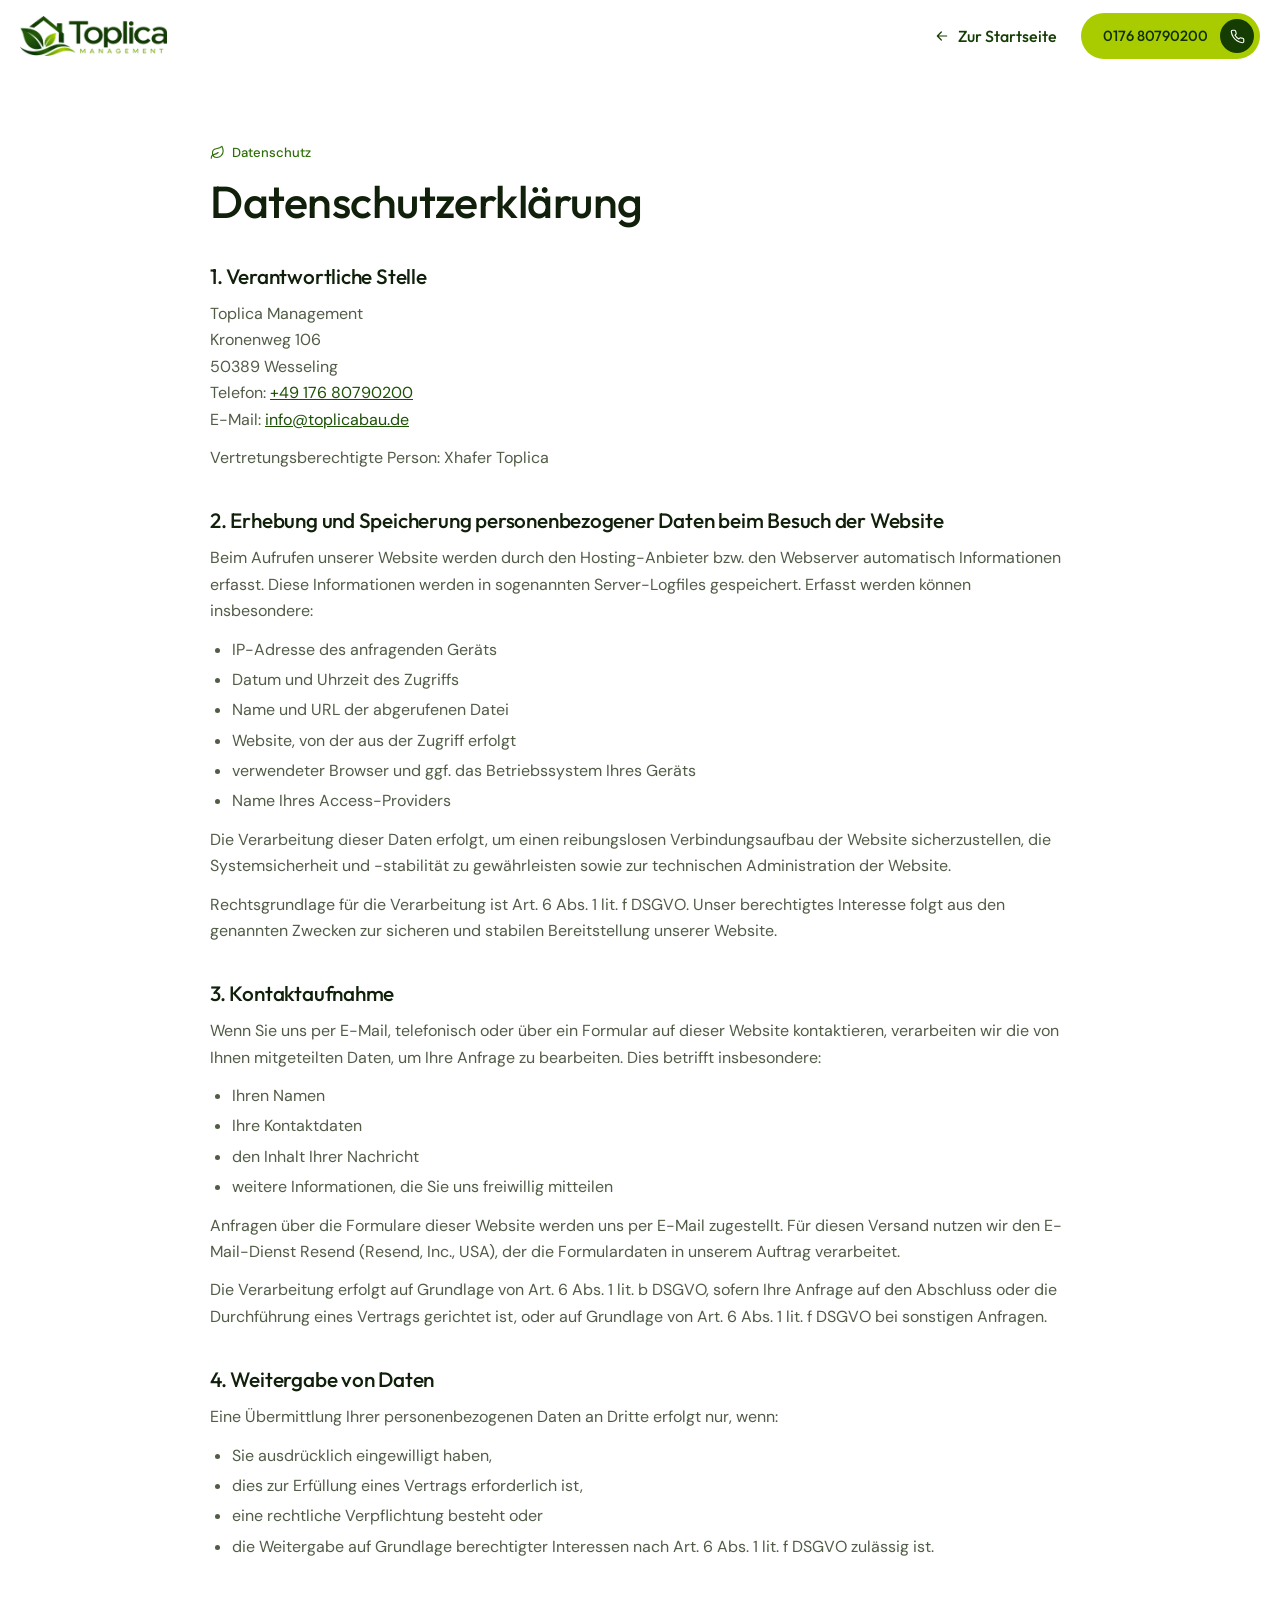
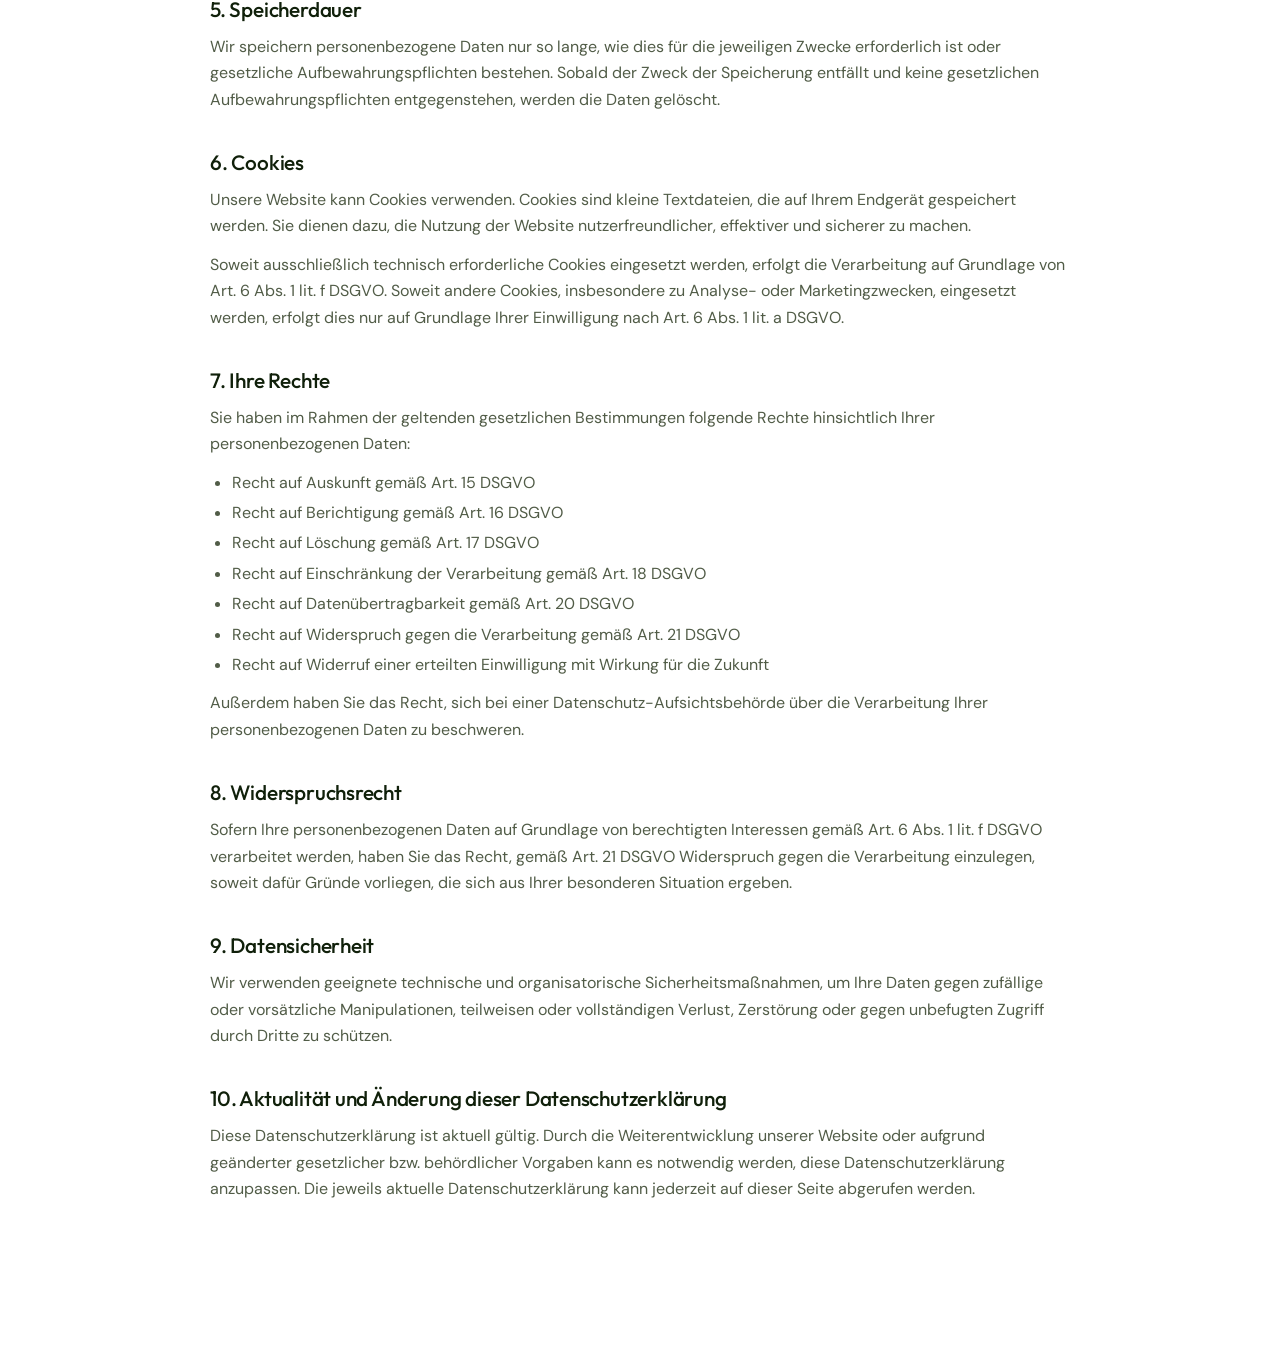
==== commit cc21d9ca: "Formulare senden Anfragen per E-Mail (Resend, Vercel-Funktion) api/anfrage.js verschickt die Anfrage" ====
--- a/datenschutz.html
+++ b/datenschutz.html
@@ -8,7 +8,7 @@
 <link rel="preconnect" href="https://fonts.googleapis.com">
 <link rel="preconnect" href="https://fonts.gstatic.com" crossorigin>
 <link href="https://fonts.googleapis.com/css2?family=DM+Sans:wght@400;500;600&family=Outfit:wght@400;500;600&display=swap" rel="stylesheet">
-<link rel="stylesheet" href="assets/css/style.css?v=9">
+<link rel="stylesheet" href="assets/css/style.css?v=11">
 <link rel="icon" type="image/png" href="assets/img/favicon.png">
 <link rel="apple-touch-icon" href="assets/img/favicon.png">
 </head>
@@ -93,6 +93,7 @@
       <li>den Inhalt Ihrer Nachricht</li>
       <li>weitere Informationen, die Sie uns freiwillig mitteilen</li>
     </ul>
+    <p>Anfragen über die Formulare dieser Website werden uns per E-Mail zugestellt. Für diesen Versand nutzen wir den E-Mail-Dienst Resend (Resend, Inc., USA), der die Formulardaten in unserem Auftrag verarbeitet.</p>
     <p>Die Verarbeitung erfolgt auf Grundlage von Art. 6 Abs. 1 lit. b DSGVO, sofern Ihre Anfrage auf den Abschluss oder die Durchführung eines Vertrags gerichtet ist, oder auf Grundlage von Art. 6 Abs. 1 lit. f DSGVO bei sonstigen Anfragen.</p>
 
     <h2>4. Weitergabe von Daten</h2>
--- a/assets/css/style.css
+++ b/assets/css/style.css
@@ -741,3 +741,12 @@
 .nav .container { height: 72px; }
 .footer .logo img { height: 50px; }
 @media (max-width: 640px) { .logo img { height: 34px; } .nav .container { height: 62px; } .footer .logo img { height: 44px; } }
+body { overflow-x: clip; }
+.nav { position: sticky; top: 0; z-index: 50; }
+
+/* Formular-Zustände */
+.hp { position: absolute !important; left: -9999px; width: 1px; height: 1px; opacity: 0; }
+.form-error { display: none; margin-top: 16px; background: #fff; border-left: 4px solid #c0392b; border-radius: 10px; padding: 14px 18px; color: #8a241a; font-weight: 500; font-size: .9rem; text-align: left; }
+.form-error a { text-decoration: underline; white-space: nowrap; }
+[data-form-wrap].failed .form-error { display: block; }
+[data-form-wrap].sending button[type="submit"] { opacity: .6; cursor: progress; }
